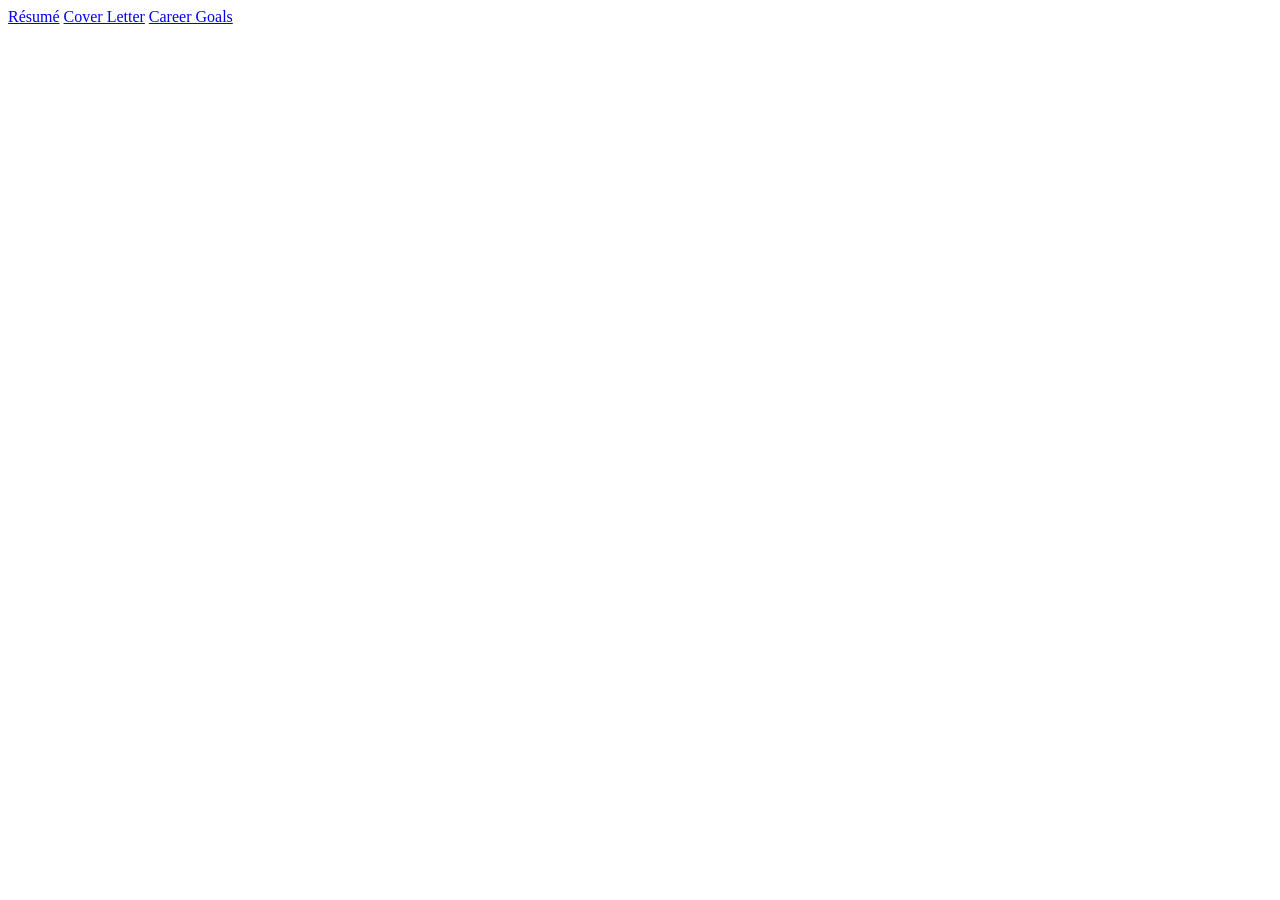
==== career-goals.html @ 13ab0810 "Nav links added" ====
<!DOCTYPE html>
<html lang="en">
<head>
    <meta charset="UTF-8">
    <meta name="viewport" content="width=device-width, initial-scale=1.0">
    <title>My Career Goals</title>
    <link rel="stylesheet" href="css/styles.css">
</head>
<body>
    <header>
    </header>

    <nav>
        <a href="resume.html">Résumé</a>
        <a href="cover-letter.html">Cover Letter</a>
        <a href="career-goals.html">Career Goals</a>
    </nav>

    <main>
    </main>

    <footer>
    </footer>
</body>
</html>
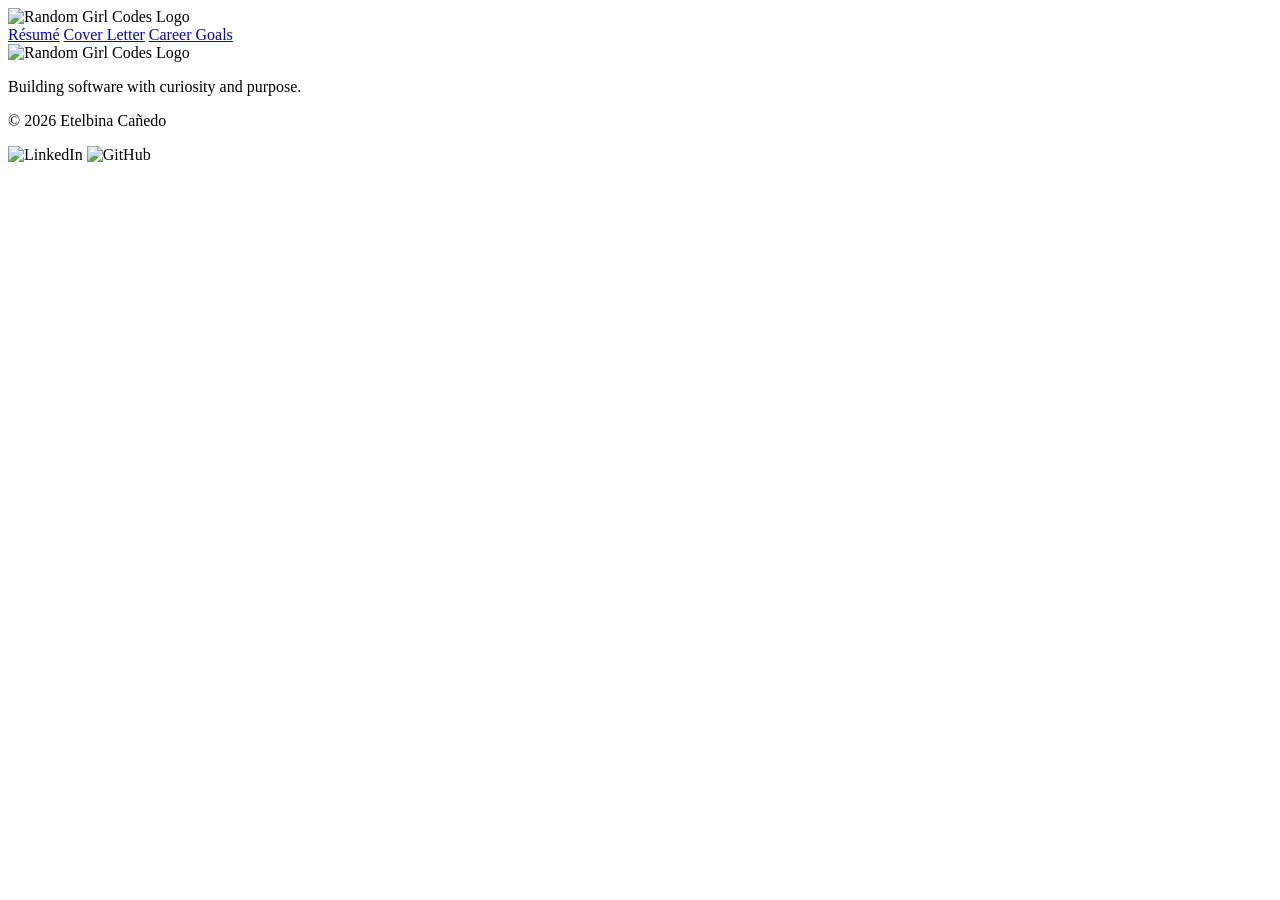
==== commit 21c8016a: "Common enelemts in pages" ====
--- a/career-goals.html
+++ b/career-goals.html
@@ -8,18 +8,24 @@
 </head>
 <body>
     <header>
+        <img src="" alt="Random Girl Codes Logo">
+
+        <nav>
+            <a href="resume.html">Résumé</a>
+            <a href="cover-letter.html">Cover Letter</a>
+            <a href="career-goals.html">Career Goals</a>
+        </nav>
     </header>
-
-    <nav>
-        <a href="resume.html">Résumé</a>
-        <a href="cover-letter.html">Cover Letter</a>
-        <a href="career-goals.html">Career Goals</a>
-    </nav>
 
     <main>
     </main>
 
     <footer>
+        <img src="" alt="Random Girl Codes Logo">
+        <p>Building software with curiosity and purpose.</p>
+        <p>© 2026 Etelbina Cañedo</p>
+        <img src="" alt="LinkedIn">
+        <img src="" alt="GitHub">
     </footer>
 </body>
 </html>
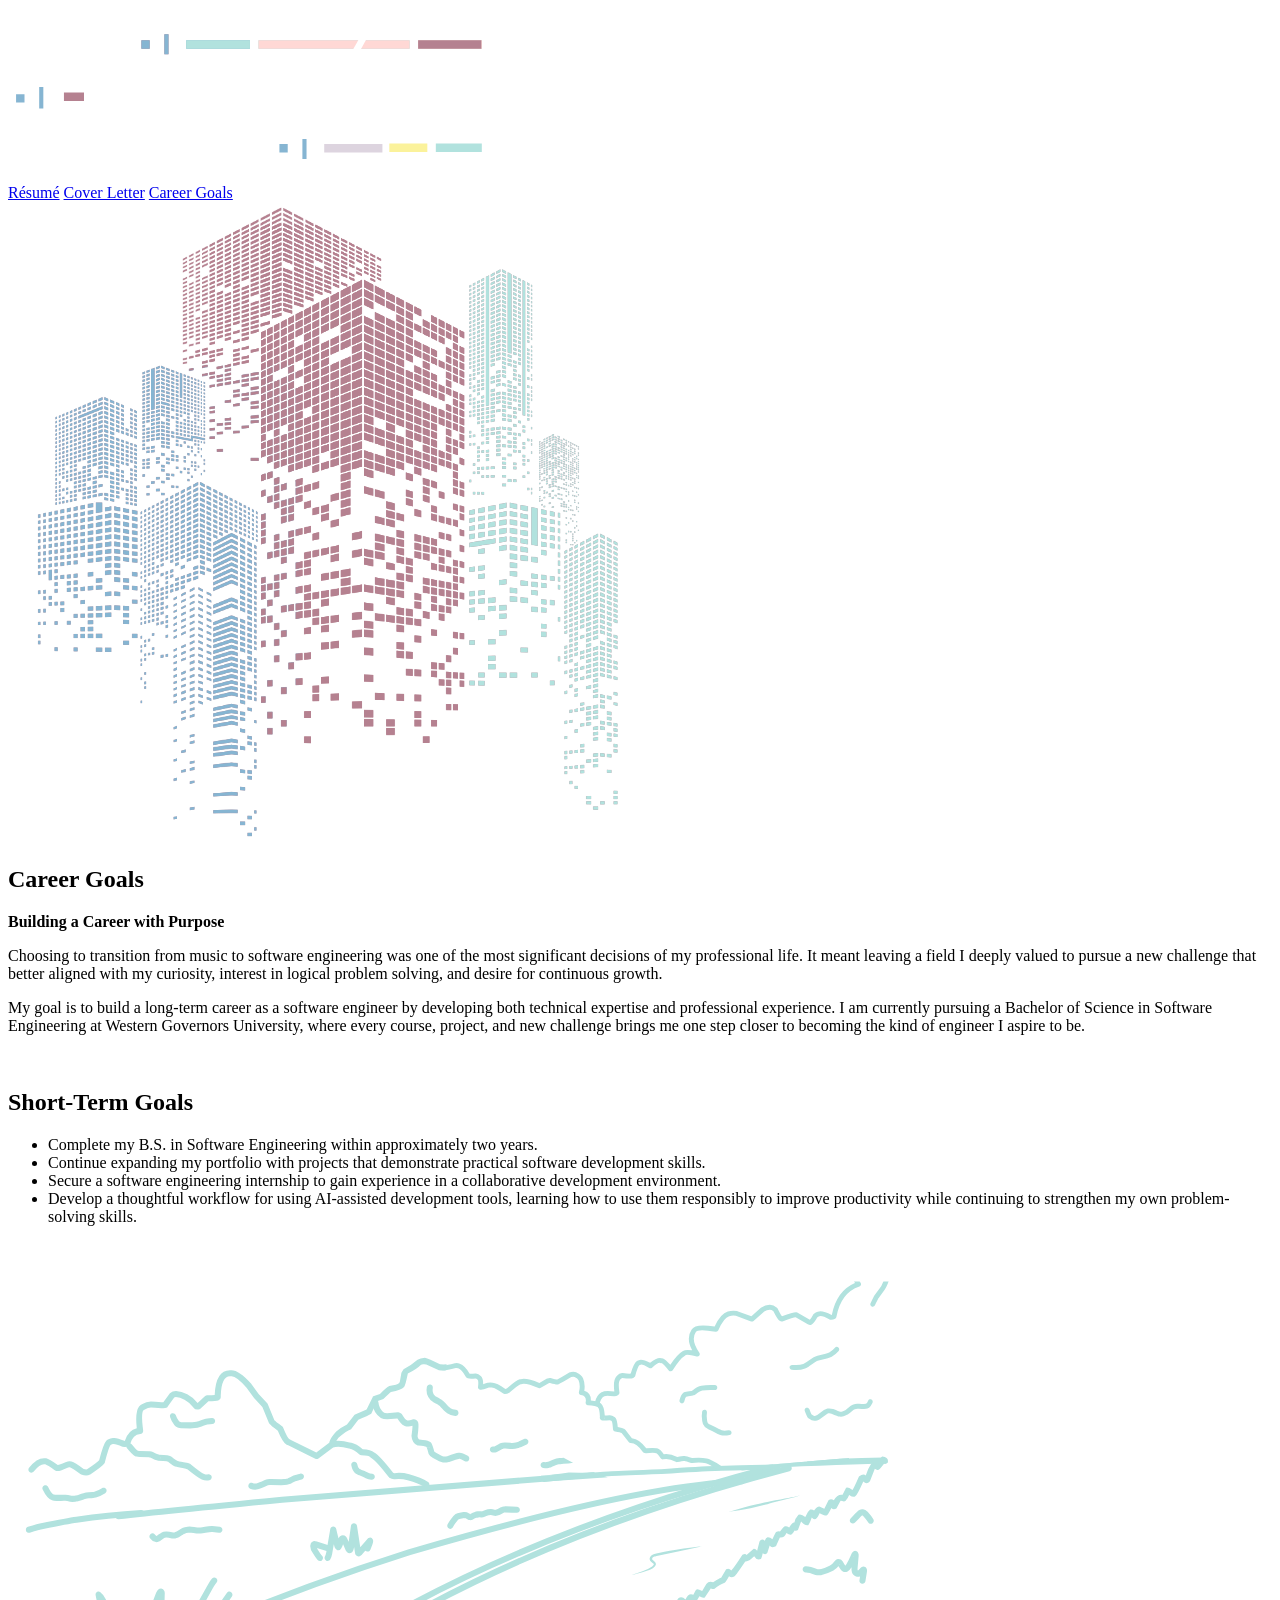
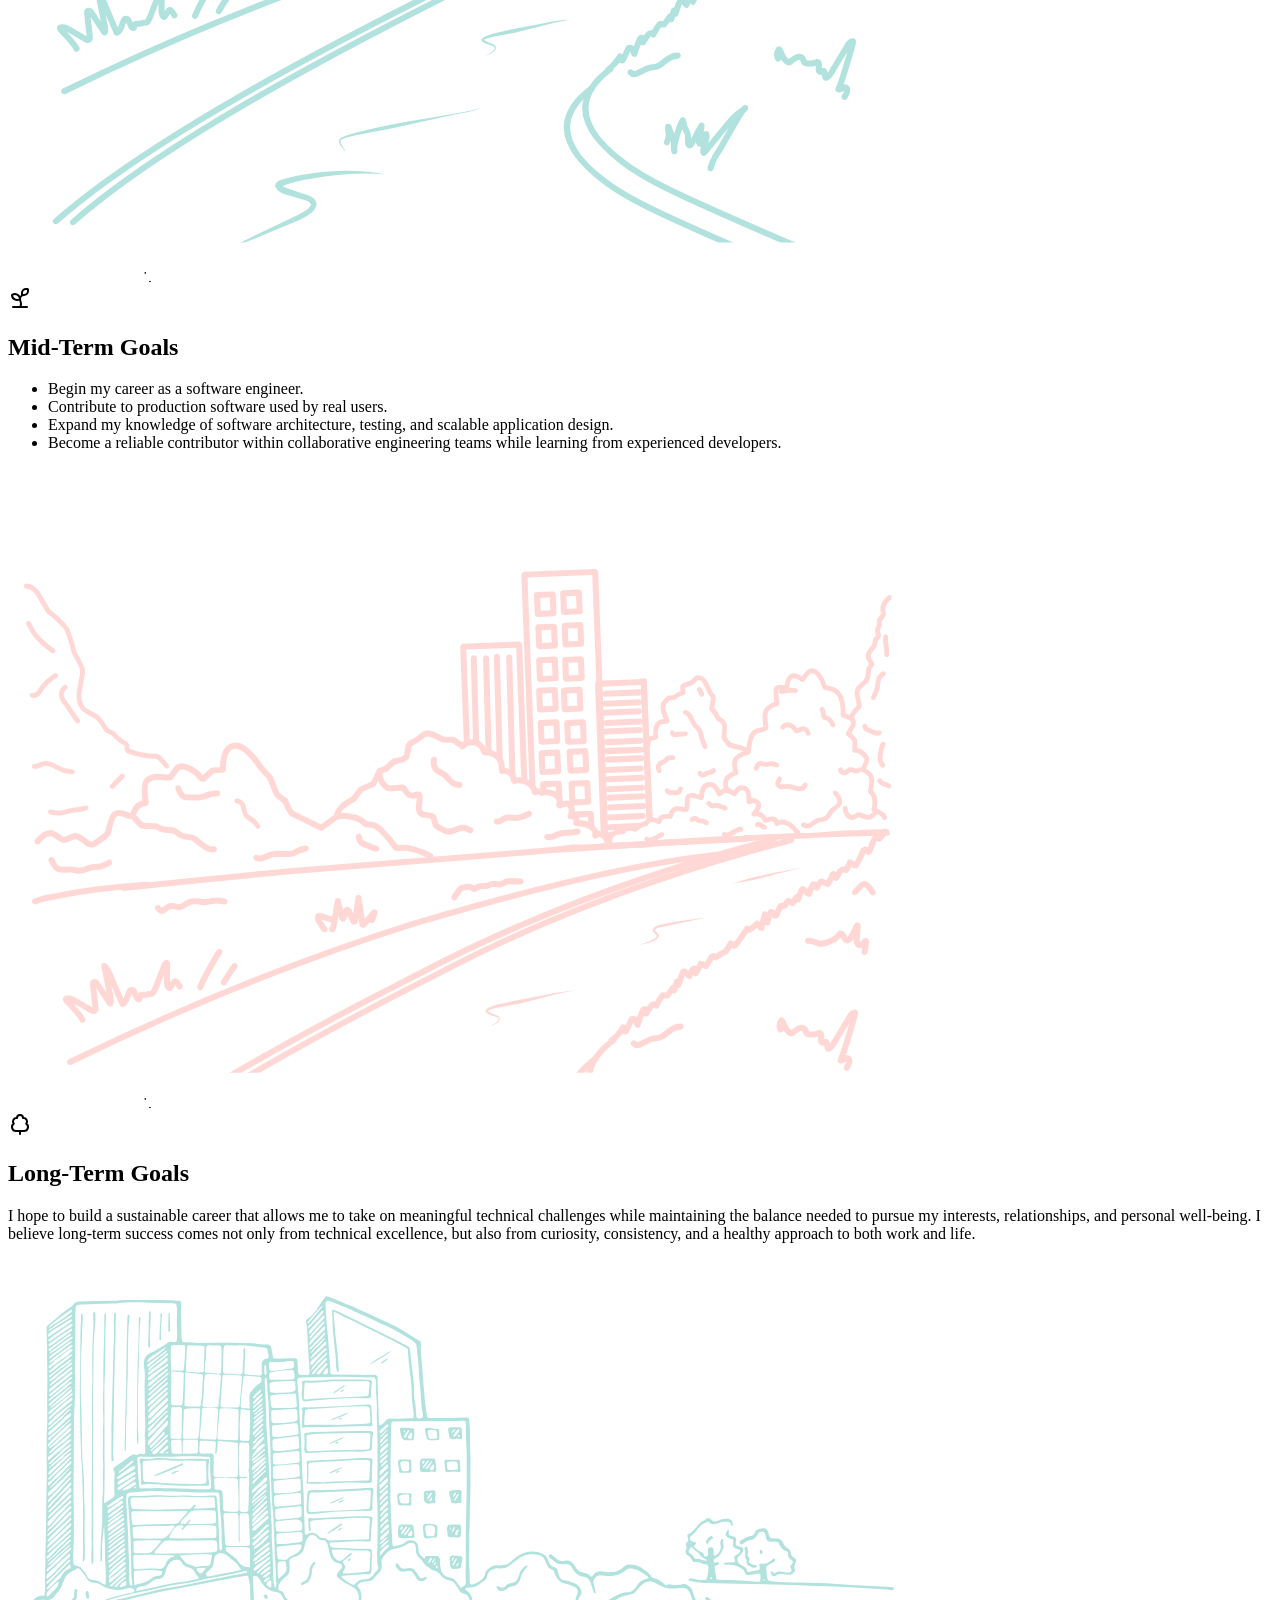
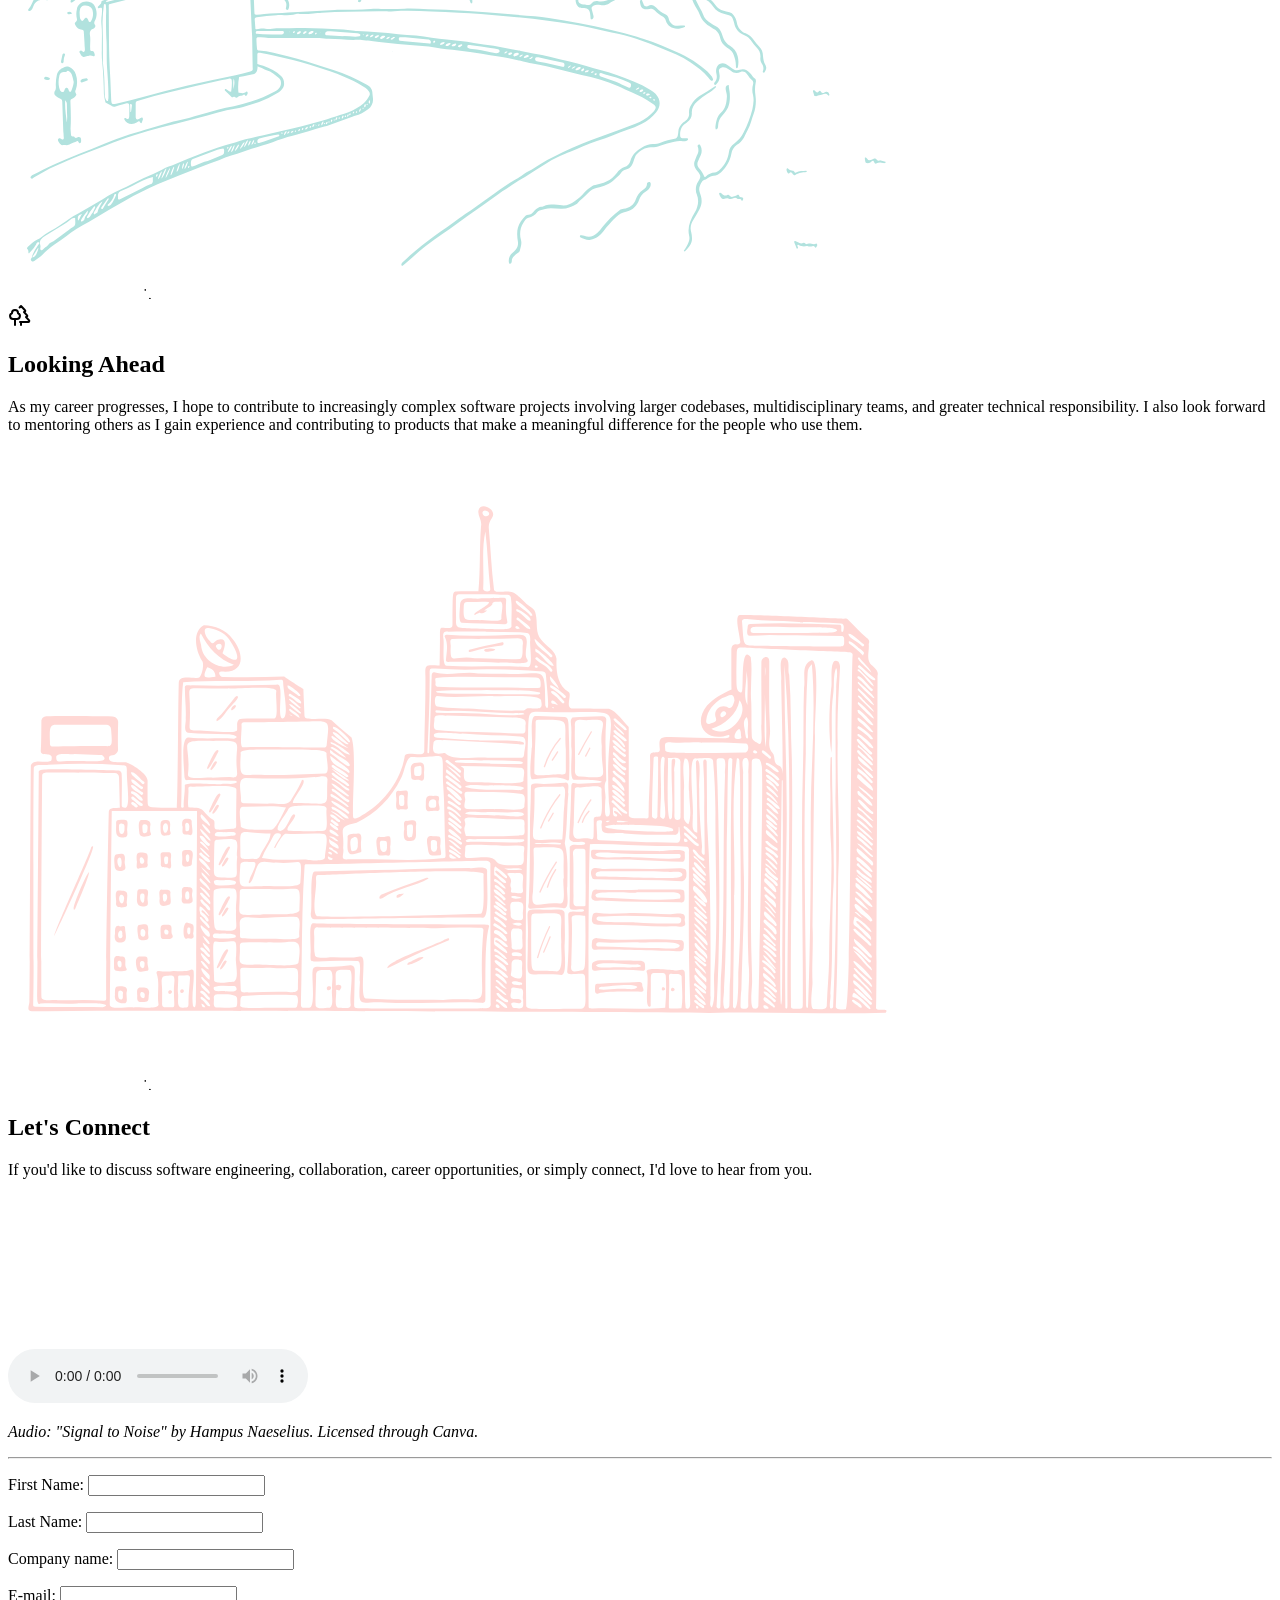
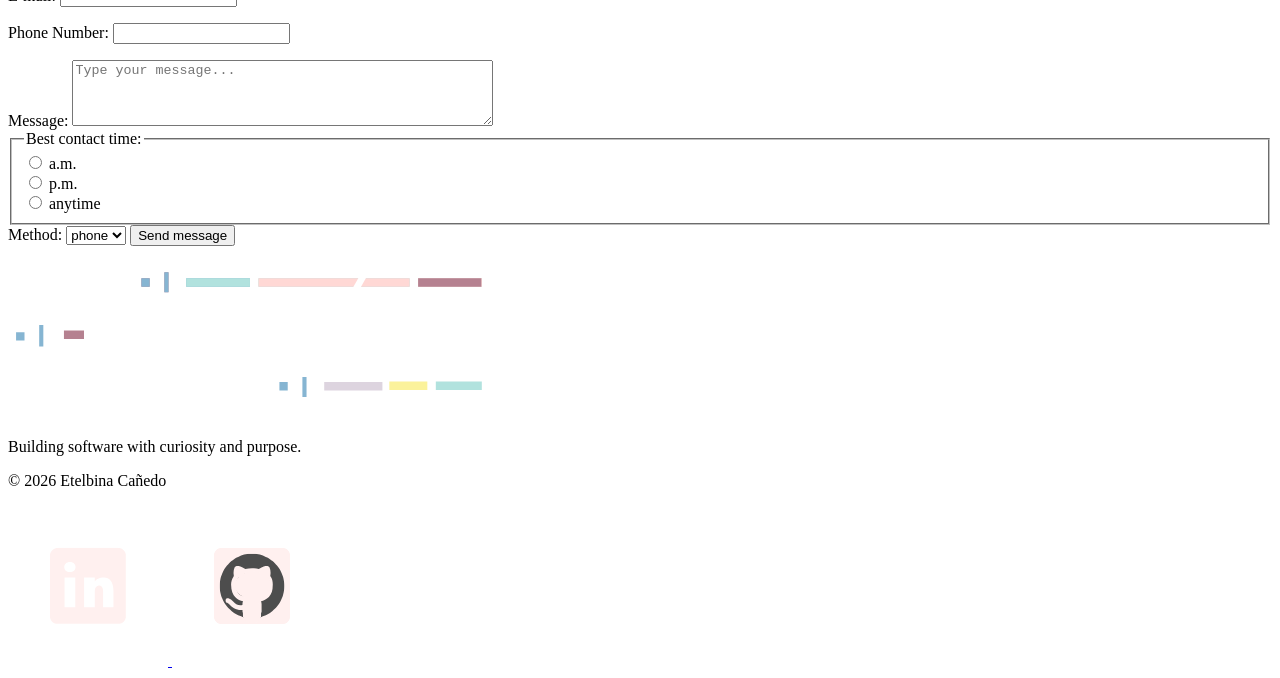
==== commit 57eab02a: "Career Goals completed" ====
--- a/career-goals.html
+++ b/career-goals.html
@@ -8,7 +8,7 @@
 </head>
 <body>
     <header>
-        <img src="" alt="Random Girl Codes Logo">
+        <img src="images/common/rgc-logo.svg" alt="Random Girl Codes Logo">
 
         <nav>
             <a href="resume.html">Résumé</a>
@@ -18,14 +18,186 @@
     </header>
 
     <main>
+            <section id="purpose">
+                <img src="images/goals/1.png" alt="">
+                <h1>Career Goals</h1>
+                <strong>Building a Career with Purpose</strong>
+                <p>
+                    Choosing to transition from music to software engineering was one of the 
+                    most significant decisions of my professional life. It meant leaving a field 
+                    I deeply valued to pursue a new challenge that better aligned with my curiosity, 
+                    interest in logical problem solving, and desire for continuous growth.
+                </p>
+                <p>
+                    My goal is to build a long-term career as a software engineer by developing both 
+                    technical expertise and professional experience. I am currently pursuing a 
+                    Bachelor of Science in Software Engineering at Western Governors University, 
+                    where every course, project, and new challenge brings me one step closer 
+                    to becoming the kind of engineer I aspire to be.
+                </p>
+            </section>
+
+            <section id="short-term"> 
+                <img src="images/goals/leaf.svg" alt="">
+                <h2>Short-Term Goals</h2>
+                <ul>
+                    <li>
+                        Complete my B.S. in Software Engineering 
+                        within approximately two years.
+                    </li>
+                    <li>
+                        Continue expanding my portfolio with projects 
+                        that demonstrate practical software development skills.
+                    </li>
+                    <li>
+                        Secure a software engineering internship to gain experience 
+                        in a collaborative development environment.
+                    </li>
+                    <li>
+                        Develop a thoughtful workflow for using AI-assisted development tools, 
+                        learning how to use them responsibly to improve productivity 
+                        while continuing to strengthen my own problem-solving skills.
+                    </li>
+                </ul>
+                <img src="images/goals/2.png" alt="">
+            </section>
+
+            <section id="mid-term">
+                <img src="images/goals/sprout.svg" alt="">
+                <h2>Mid-Term Goals</h2>
+                <ul>
+                    <li>Begin my career as a software engineer.</li>
+                    <li>Contribute to production software used by real users.</li>
+                    <li>Expand my knowledge of software architecture, testing, 
+                        and scalable application design.
+                    </li>
+                    <li>Become a reliable contributor within collaborative engineering teams 
+                        while learning from experienced developers.
+                    </li>
+                </ul>
+                <img src="images/goals/3.png" alt="">
+            </section>
+
+            <section id="long-term">
+                <img src="images/goals/tree.svg" alt="">
+                <h2>Long-Term Goals</h2>
+                <p>
+                    I hope to build a sustainable career that allows me to take on 
+                    meaningful technical challenges while maintaining the balance 
+                    needed to pursue my interests, relationships, and personal 
+                    well-being. I believe long-term success comes not only from 
+                    technical excellence, but also from curiosity, consistency, and a 
+                    healthy approach to both work and life.
+                </p>
+
+                <img src="images/goals/4.png" alt="">
+            </section>
+            
+            <section id="ahead"> 
+                <img src="images/goals/trees.svg" alt="">
+                <h2>Looking Ahead</h2>
+                <p>
+                    As my career progresses, I hope to contribute to increasingly 
+                    complex software projects involving larger codebases, 
+                    multidisciplinary teams, and greater technical responsibility. 
+                    I also look forward to mentoring others as I gain experience 
+                    and contributing to products that make a meaningful difference 
+                    for the people who use them.
+                </p>
+                <img src="images/goals/5.png" alt="">
+            </section>
+
+            <section id="connect">
+                <h2>Let's Connect</h2>
+                <p>
+                    If you'd like to discuss software engineering, collaboration, 
+                    career opportunities, or simply connect, I'd love to hear from you.
+                </p>
+                <div id="video">
+                    <video autoplay loop muted playsinline aria-hidden="true">
+                        <source src="images/goals/Video.mp4" type="video/mp4">
+                        Your browser does not support the video element.
+                    </video>
+                </div>
+                <div id="audio">
+                    <audio controls loop aria-describedby="audio_credit">
+                        <source src="images/goals/Signal-to-Noise.mp3" type="audio/mpeg">
+                    </audio>
+                    <p id="audio_credit">
+                        <em>Audio: "Signal to Noise" by Hampus Naeselius. Licensed through Canva.</em>
+                    </p>
+                </div>
+
+                <hr> 
+
+                <form action="https://wp.zybooks.com/form-viewer.php"  method="post">
+                    <p>
+                        <label for="first">First Name:</label>
+                        <input type="text" id="first" name="first">
+                    </p>
+
+                    <p>
+                        <label for="last">Last Name:</label>
+                        <input type="text" id="last" name="last">
+                    </p>
+
+                    <p>
+                        <label for="company">Company name:</label>
+                        <input type="text" id="company" name="company">
+                    </p>
+
+                    <p>
+                        <label for="email">E-mail:</label>
+                        <input type="email" id="email" name="email">
+                    </p>
+
+                    <p>
+                        <label for="phone">Phone Number:</label>
+                        <input type="tel" id="phone" name="phone">
+                    </p>
+
+                    <label for="message">Message:</label>
+                    <textarea id="message" name="message" rows="4" cols="50" placeholder="Type your message..."></textarea>
+                    
+                    <fieldset>
+                        <legend>Best contact time:</legend>
+                                            <div>
+                        <input type="radio" name="contact-time" value="am" id="am">
+                        <label for="am">a.m.</label>
+                        </div>
+                        <div>
+                            <input type="radio" name="contact-time" value="pm" id="pm">
+                            <label for="pm">p.m.</label>
+                        </div>
+                        <div>
+                            <input type="radio" name="contact-time" value="anytime" id="anytime">
+                            <label for="anytime">anytime</label>
+                        </div>
+                    </fieldset>
+
+                    <label for="method">Method:</label>
+                    <select id="method" name="method">
+                        <option value="phone">phone</option>
+                        <option value="email">email</option>
+                        <option value="text">text</option>
+                    </select>
+
+                    <input type="submit" value="Send message">
+                </form>
+            </section>
     </main>
 
     <footer>
-        <img src="" alt="Random Girl Codes Logo">
+        <img src="images/common/rgc-logo.svg" alt="Random Girl Codes Logo">
         <p>Building software with curiosity and purpose.</p>
         <p>© 2026 Etelbina Cañedo</p>
-        <img src="" alt="LinkedIn">
-        <img src="" alt="GitHub">
+
+        <a href="https://www.linkedin.com/in/etelbina-canedo/">
+            <img src="images/common/linkedin.svg" alt="LinkedIn">
+        </a>
+        <a href="https://github.com/Etelbina">
+            <img src="images/common/github.svg" alt="GitHub">
+        </a>
     </footer>
 </body>
 </html>
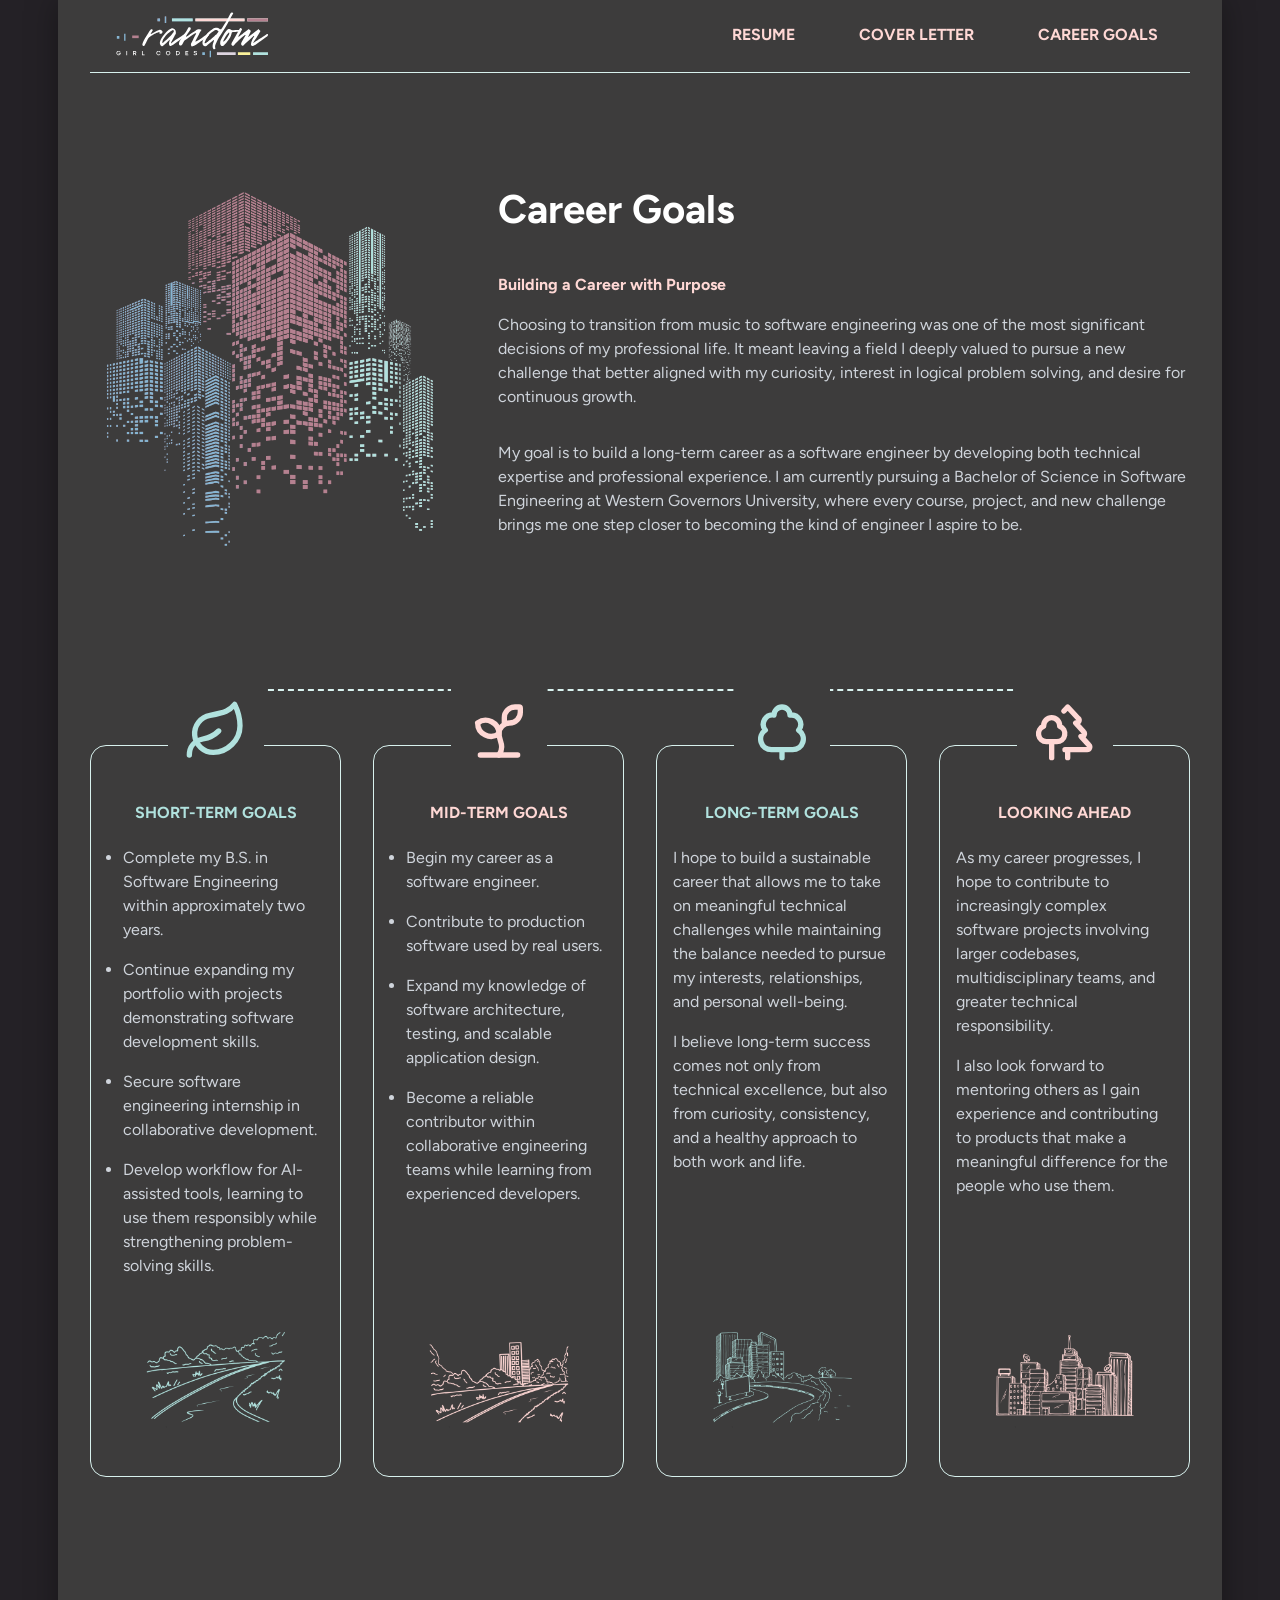
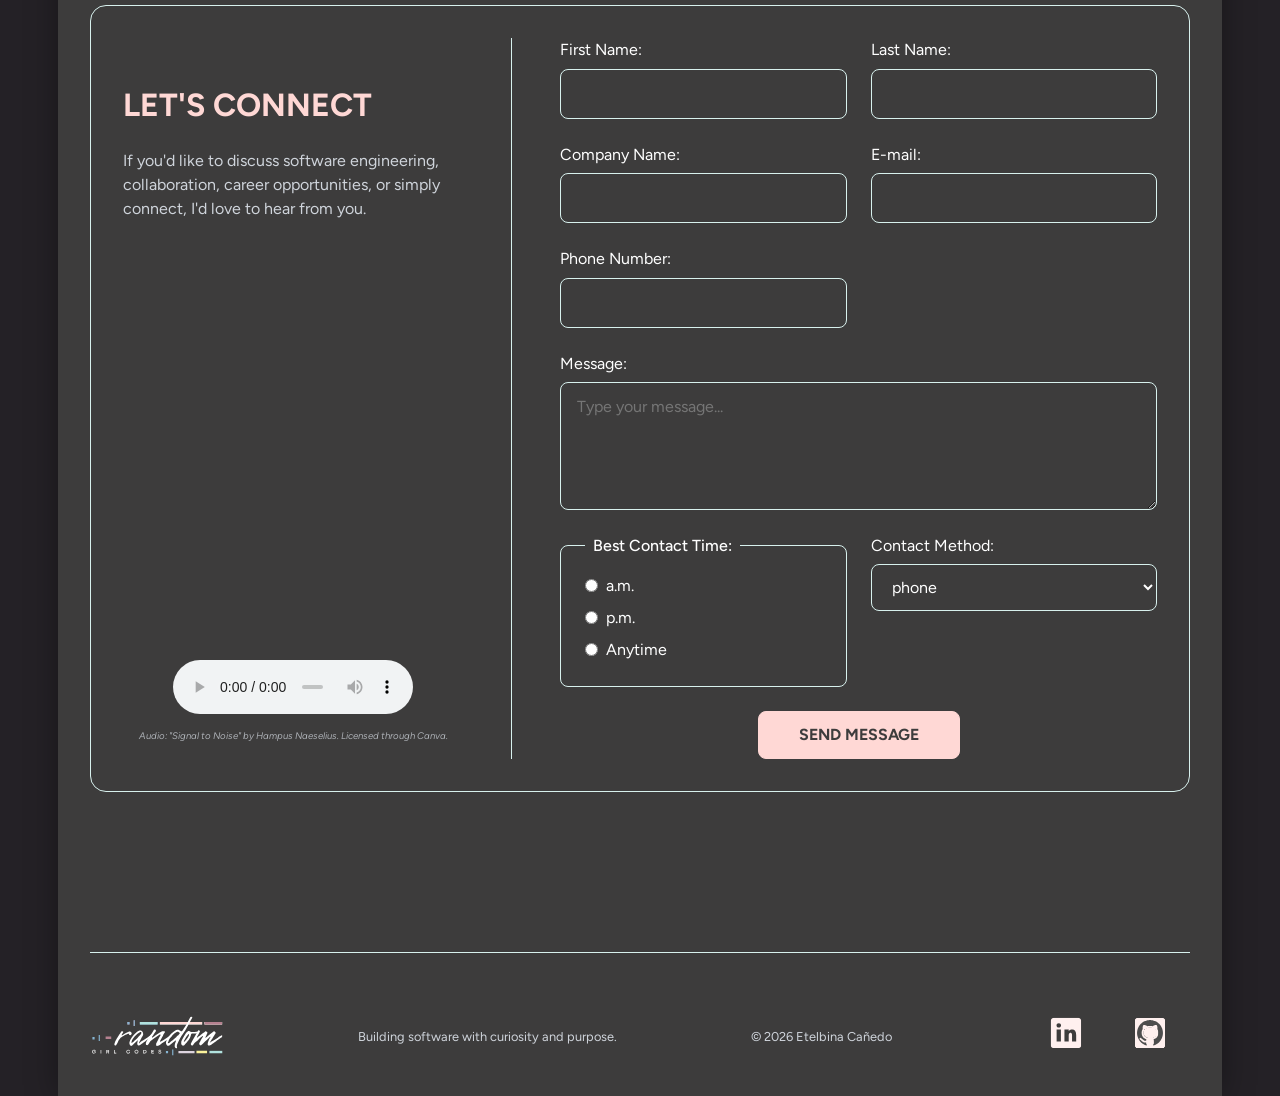
==== commit e1168913: "Carrer goals style finished" ====
--- a/career-goals.html
+++ b/career-goals.html
@@ -3,201 +3,245 @@
 <head>
     <meta charset="UTF-8">
     <meta name="viewport" content="width=device-width, initial-scale=1.0">
-    <title>My Career Goals</title>
-    <link rel="stylesheet" href="css/styles.css">
+    <title>My Resume</title>
+    <link rel="preconnect" href="https://fonts.googleapis.com">
+    <link rel="preconnect" href="https://fonts.gstatic.com" crossorigin>
+    <link href="https://fonts.googleapis.com/css2?family=Bad+Script&family=Figtree:ital,wght@0,300..900;1,300..900&display=swap" rel="stylesheet">
+    <link rel="stylesheet" href="css/styles.css">   
 </head>
 <body>
-    <header>
-        <img src="images/common/rgc-logo.svg" alt="Random Girl Codes Logo">
-
-        <nav>
-            <a href="resume.html">Résumé</a>
-            <a href="cover-letter.html">Cover Letter</a>
-            <a href="career-goals.html">Career Goals</a>
-        </nav>
-    </header>
-
-    <main>
-            <section id="purpose">
-                <img src="images/goals/1.png" alt="">
-                <h1>Career Goals</h1>
-                <strong>Building a Career with Purpose</strong>
-                <p>
-                    Choosing to transition from music to software engineering was one of the 
-                    most significant decisions of my professional life. It meant leaving a field 
-                    I deeply valued to pursue a new challenge that better aligned with my curiosity, 
-                    interest in logical problem solving, and desire for continuous growth.
-                </p>
-                <p>
-                    My goal is to build a long-term career as a software engineer by developing both 
-                    technical expertise and professional experience. I am currently pursuing a 
-                    Bachelor of Science in Software Engineering at Western Governors University, 
-                    where every course, project, and new challenge brings me one step closer 
-                    to becoming the kind of engineer I aspire to be.
-                </p>
-            </section>
-
-            <section id="short-term"> 
-                <img src="images/goals/leaf.svg" alt="">
-                <h2>Short-Term Goals</h2>
-                <ul>
-                    <li>
-                        Complete my B.S. in Software Engineering 
-                        within approximately two years.
-                    </li>
-                    <li>
-                        Continue expanding my portfolio with projects 
-                        that demonstrate practical software development skills.
-                    </li>
-                    <li>
-                        Secure a software engineering internship to gain experience 
-                        in a collaborative development environment.
-                    </li>
-                    <li>
-                        Develop a thoughtful workflow for using AI-assisted development tools, 
-                        learning how to use them responsibly to improve productivity 
-                        while continuing to strengthen my own problem-solving skills.
-                    </li>
-                </ul>
-                <img src="images/goals/2.png" alt="">
-            </section>
-
-            <section id="mid-term">
-                <img src="images/goals/sprout.svg" alt="">
-                <h2>Mid-Term Goals</h2>
-                <ul>
-                    <li>Begin my career as a software engineer.</li>
-                    <li>Contribute to production software used by real users.</li>
-                    <li>Expand my knowledge of software architecture, testing, 
-                        and scalable application design.
-                    </li>
-                    <li>Become a reliable contributor within collaborative engineering teams 
-                        while learning from experienced developers.
-                    </li>
-                </ul>
-                <img src="images/goals/3.png" alt="">
-            </section>
-
-            <section id="long-term">
-                <img src="images/goals/tree.svg" alt="">
-                <h2>Long-Term Goals</h2>
-                <p>
-                    I hope to build a sustainable career that allows me to take on 
-                    meaningful technical challenges while maintaining the balance 
-                    needed to pursue my interests, relationships, and personal 
-                    well-being. I believe long-term success comes not only from 
-                    technical excellence, but also from curiosity, consistency, and a 
-                    healthy approach to both work and life.
-                </p>
-
-                <img src="images/goals/4.png" alt="">
-            </section>
-            
-            <section id="ahead"> 
-                <img src="images/goals/trees.svg" alt="">
-                <h2>Looking Ahead</h2>
-                <p>
-                    As my career progresses, I hope to contribute to increasingly 
-                    complex software projects involving larger codebases, 
-                    multidisciplinary teams, and greater technical responsibility. 
-                    I also look forward to mentoring others as I gain experience 
-                    and contributing to products that make a meaningful difference 
-                    for the people who use them.
-                </p>
-                <img src="images/goals/5.png" alt="">
-            </section>
-
-            <section id="connect">
-                <h2>Let's Connect</h2>
-                <p>
-                    If you'd like to discuss software engineering, collaboration, 
-                    career opportunities, or simply connect, I'd love to hear from you.
-                </p>
-                <div id="video">
-                    <video autoplay loop muted playsinline aria-hidden="true">
-                        <source src="images/goals/Video.mp4" type="video/mp4">
-                        Your browser does not support the video element.
-                    </video>
+    <div class="page">
+        <header class="container">
+                <a href="resume.html">
+                    <img src="images/common/rgc-logo.svg" alt="Random Girl Codes Logo">
+                </a>
+
+                <nav>
+                    <a href="resume.html">RESUME</a>
+                    <a href="cover-letter.html">COVER LETTER</a>
+                    <a href="career-goals.html">CAREER GOALS</a>
+                </nav>
+        </header>
+
+        <main class="container">
+            <article>
+                <section id="purpose" class="profile-layout">
+                    <img class="portrait" src="images/goals/1.png" alt="">
+                    
+                    <div class="purpose-info intro-content">
+                        <h1>Career Goals</h1>
+                        <strong>
+                            <span>Building a Career with Purpose</span>
+                        </strong>
+
+                        <p>
+                            Choosing to transition from music to software engineering was one of the 
+                            most significant decisions of my professional life. It meant leaving a field 
+                            I deeply valued to pursue a new challenge that better aligned with my curiosity, 
+                            interest in logical problem solving, and desire for continuous growth.
+                        </p>
+                        <p>
+                            My goal is to build a long-term career as a software engineer by developing both 
+                            technical expertise and professional experience. I am currently pursuing a 
+                            Bachelor of Science in Software Engineering at Western Governors University, 
+                            where every course, project, and new challenge brings me one step closer 
+                            to becoming the kind of engineer I aspire to be.
+                        </p>
+                    </div>
+                </section>
+
+                <section id="goals">
+                    <div class="timeline"></div>
+
+                    <div class="goal-grid">
+                        <article id="short-term" class="goal-card"> 
+                            <img src="images/goals/leaf.svg" alt="">
+                            <h2 class="green">Short-Term Goals</h2>
+                            <ul>
+                                <li>
+                                    Complete my B.S. in Software Engineering 
+                                    within approximately two years.
+                                </li>
+                                <li>
+                                    Continue expanding my portfolio with projects 
+                                    demonstrating software development skills.
+                                </li>
+                                <li>
+                                    Secure software engineering internship 
+                                    in collaborative development.
+                                </li>
+                                <li>
+                                    Develop workflow for AI-assisted tools, learning to use them 
+                                    responsibly while strengthening problem-solving skills.
+                                </li>
+                            </ul>
+                            <img src="images/goals/2.png" alt="">
+                        </article>
+
+                        <article id="mid-term" class="goal-card">
+                            <img src="images/goals/sprout.svg" alt="">
+                            <h2>Mid-Term Goals</h2>
+                            <ul>
+                                <li>Begin my career as a software engineer.</li>
+                                <li>Contribute to production software used by real users.</li>
+                                <li>Expand my knowledge of software architecture, testing, 
+                                    and scalable application design.
+                                </li>
+                                <li>Become a reliable contributor within collaborative engineering teams 
+                                    while learning from experienced developers.
+                                </li>
+                            </ul>
+                            <img src="images/goals/3.png" alt="">
+                        </article>
+
+                        <article id="long-term" class="goal-card">
+                            <img src="images/goals/tree.svg" alt="">
+                            <h2 class="green">Long-Term Goals</h2>
+                            <p>
+                                I hope to build a sustainable career that allows me to take on 
+                                meaningful technical challenges while maintaining the balance 
+                                needed to pursue my interests, relationships, and personal 
+                                well-being. 
+                            </p>
+                            <p>
+                                I believe long-term success comes not only from 
+                                technical excellence, but also from curiosity, consistency, and a 
+                                healthy approach to both work and life.
+                            </p>
+
+                            <img src="images/goals/4.png" alt="">
+                        </article>
+                        
+                        <article id="ahead" class="goal-card"> 
+                            <img src="images/goals/trees.svg" alt="">
+                            <h2>Looking Ahead</h2>
+                            <p>
+                                As my career progresses, I hope to contribute to increasingly 
+                                complex software projects involving larger codebases, 
+                                multidisciplinary teams, and greater technical responsibility.
+                            </p>
+                            <p> 
+                                I also look forward to mentoring others as I gain experience 
+                                and contributing to products that make a meaningful difference 
+                                for the people who use them.
+                            </p>
+                            <img src="images/goals/5.png" alt="">
+                        </article>
+                    </div>
+                </section>
+
+                <section id="connect" class="panel">
+                    <div class="multimedia">
+                        <h2>Let's Connect</h2>
+                        <p>
+                            If you'd like to discuss software engineering, collaboration, 
+                            career opportunities, or simply connect, I'd love to hear from you.
+                        </p>
+
+                        <div id="video">
+                            <video autoplay loop muted playsinline aria-hidden="true">
+                                <source src="images/goals/Video.mp4" type="video/mp4">
+                                Your browser does not support the video element.
+                            </video>
+                        </div>
+                        <div id="audio">
+                            <audio controls loop aria-describedby="audio_credit">
+                                <source src="images/goals/Signal-to-Noise.mp3" type="audio/mpeg">
+                            </audio>
+                            <p id="audio_credit">
+                                <em>Audio: "Signal to Noise" by Hampus Naeselius. Licensed through Canva.</em>
+                            </p>
+                        </div>
+                    </div>
+
+                    <hr> 
+
+                    <form action="https://wp.zybooks.com/form-viewer.php"  method="post">
+                        <div class="form-field">
+                            <label for="first">First Name:</label>
+                            <input type="text" id="first" name="first">
+                        </div>
+
+                        <div class="form-field">
+                            <label for="last">Last Name:</label>
+                            <input type="text" id="last" name="last">
+                        </div>
+
+                        <div class="form-field">
+                            <label for="company">Company Name:</label>
+                            <input type="text" id="company" name="company">
+                        </div>
+
+                        <div class="form-field">
+                            <label for="email">E-mail:</label>
+                            <input type="email" id="email" name="email">
+                        </div>
+
+                        <div class="form-field">
+                            <label for="phone">Phone Number:</label>
+                            <input type="tel" id="phone" name="phone">
+                        </div>
+
+                        <!-- <div class="form-field"> -->
+                        <div class="form-field full-width">
+                            <label for="message">Message:</label>
+                            <textarea id="message" 
+                                    name="message" 
+                                    rows="4" 
+                                    
+                                    placeholder="Type your message..."></textarea>
+                        </div>
+
+                        <div class="form-field">
+                            <fieldset>
+                                <legend>Best Contact Time:</legend>
+
+                                <div>
+                                    <input type="radio" id="am" name="contact-time" value="am">
+                                    <label for="am">a.m.</label>
+                                </div>
+
+                                <div>
+                                    <input type="radio" id="pm" name="contact-time" value="pm">
+                                    <label for="pm">p.m.</label>
+                                </div>
+
+                                <div>
+                                    <input type="radio" id="anytime" name="contact-time" value="anytime">
+                                    <label for="anytime">Anytime</label>
+                                </div>
+                            </fieldset>
+                        </div>
+                        
+                        <div class="form-field">
+                            <label for="method">Contact Method:</label>
+                            <select id="method" name="method">
+                                <option value="phone">phone</option>
+                                <option value="email">email</option>
+                                <option value="text">text</option>
+                            </select>
+                        </div>
+
+                        <input type="submit" value="Send message">
+                    </form>
+                </section>
+            </article>
+        </main>
+
+        <footer class="container">
+                <img src="images/common/rgc-logo.svg" alt="Random Girl Codes Logo">
+                <p>Building software with curiosity and purpose.</p>
+                <p>© 2026 Etelbina Cañedo</p>
+
+                <div class="social-links">
+                    <a href="https://www.linkedin.com/in/etelbina-canedo/">
+                        <img src="images/common/linkedin.svg" alt="LinkedIn">
+                    </a>
+                    <a href="https://github.com/Etelbina">
+                        <img src="images/common/github.svg" alt="GitHub">
+                    </a>
                 </div>
-                <div id="audio">
-                    <audio controls loop aria-describedby="audio_credit">
-                        <source src="images/goals/Signal-to-Noise.mp3" type="audio/mpeg">
-                    </audio>
-                    <p id="audio_credit">
-                        <em>Audio: "Signal to Noise" by Hampus Naeselius. Licensed through Canva.</em>
-                    </p>
-                </div>
-
-                <hr> 
-
-                <form action="https://wp.zybooks.com/form-viewer.php"  method="post">
-                    <p>
-                        <label for="first">First Name:</label>
-                        <input type="text" id="first" name="first">
-                    </p>
-
-                    <p>
-                        <label for="last">Last Name:</label>
-                        <input type="text" id="last" name="last">
-                    </p>
-
-                    <p>
-                        <label for="company">Company name:</label>
-                        <input type="text" id="company" name="company">
-                    </p>
-
-                    <p>
-                        <label for="email">E-mail:</label>
-                        <input type="email" id="email" name="email">
-                    </p>
-
-                    <p>
-                        <label for="phone">Phone Number:</label>
-                        <input type="tel" id="phone" name="phone">
-                    </p>
-
-                    <label for="message">Message:</label>
-                    <textarea id="message" name="message" rows="4" cols="50" placeholder="Type your message..."></textarea>
-                    
-                    <fieldset>
-                        <legend>Best contact time:</legend>
-                                            <div>
-                        <input type="radio" name="contact-time" value="am" id="am">
-                        <label for="am">a.m.</label>
-                        </div>
-                        <div>
-                            <input type="radio" name="contact-time" value="pm" id="pm">
-                            <label for="pm">p.m.</label>
-                        </div>
-                        <div>
-                            <input type="radio" name="contact-time" value="anytime" id="anytime">
-                            <label for="anytime">anytime</label>
-                        </div>
-                    </fieldset>
-
-                    <label for="method">Method:</label>
-                    <select id="method" name="method">
-                        <option value="phone">phone</option>
-                        <option value="email">email</option>
-                        <option value="text">text</option>
-                    </select>
-
-                    <input type="submit" value="Send message">
-                </form>
-            </section>
-    </main>
-
-    <footer>
-        <img src="images/common/rgc-logo.svg" alt="Random Girl Codes Logo">
-        <p>Building software with curiosity and purpose.</p>
-        <p>© 2026 Etelbina Cañedo</p>
-
-        <a href="https://www.linkedin.com/in/etelbina-canedo/">
-            <img src="images/common/linkedin.svg" alt="LinkedIn">
-        </a>
-        <a href="https://github.com/Etelbina">
-            <img src="images/common/github.svg" alt="GitHub">
-        </a>
-    </footer>
+        </footer>
+    </div>
 </body>
 </html>
--- a/css/styles.css
+++ b/css/styles.css
@@ -0,0 +1,958 @@
+/* BASE STYLE ========================================= */
+
+/* 1. Variables _________________________________________ */
+
+:root {
+    --container-width: 1100px;
+
+    --radius-small: 0.25rem;
+    --radius-medium: 0.5rem;
+    --radius-large: 1rem;
+
+    --space-xs: 0.5rem;
+    --space-sm: 1rem;
+    --space-md: 1.5rem;
+    --space-lg: 2rem;
+    --space-xl: 3rem;
+
+    --color-background: #3d3c3c;
+    --color-background-light: #fff0ef;
+    --color-accent-background: #4d4d4d;
+
+    --color-softpink: #fff0ef;
+    --color-softgreen: #d8f1ee;
+
+    --color-accent-pink: #ffd8d5;
+    --color-accent-green: #b1e2de;
+
+    --color-text-primary: #ffffff;
+    --color-text-secondary: #cfd4db;
+
+    --font-primary: "Figtree", sans-serif;
+    --font-regular: 400;
+    --font-medium: 500;
+    --font-bold: 700;
+
+    --font-signature: "Bad Script", cursive;
+}
+
+/* 2. Reset _________________________________________ */
+
+* {
+    margin: 0;
+    padding: 0;
+    box-sizing: border-box;
+}
+
+/* 3. Global _________________________________________ */
+
+body {
+    background: #242126;
+
+    color: var(--color-text-primary);
+    font-family: var(--font-primary);
+    font-weight: var(--font-regular);
+    line-height: 1.5;
+
+    /* display: flex;
+    flex-direction: column; */
+    min-height: 100vh;
+}
+
+.page {
+    /* max-width: 1200px; */
+    max-width: calc(var(--container-width) + 4rem);
+    min-height: 100vh;
+    margin: 0 auto;
+
+    background: var(--color-background);
+
+    display: flex;
+    flex-direction: column;
+
+    padding: 0 var(--space-lg);
+
+    box-shadow:
+        0 0 30px rgba(0,0,0,.35);
+}
+
+img {
+    max-width: 100%;
+    display: block;
+}
+
+a {
+    color: var(--color-accent-pink);
+    text-decoration: none;
+}
+
+/*
+ul, ol {
+
+}
+
+table {
+
+}
+*/
+
+hr {
+    border: none;
+    border-top: 1px solid var(--color-softgreen);
+    margin: var(--space-lg) 0;
+}
+
+/* 4. Typography _________________________________________ */
+
+.signature {
+    font-family: var(--font-signature);
+}
+
+h1, h2, h3 {
+    line-height: 1.2;
+    font-weight: var(--font-bold);
+}
+
+h1 {
+font-size: 2.5rem;
+margin-bottom: var(--space-md);
+}
+
+h2 {
+font-size: 2rem;
+margin-bottom: var(--space-sm);
+}
+
+h3 {
+font-size: 1.5rem;
+margin-bottom: var(--space-xs);
+}
+
+p {
+font-size: 1rem;
+margin-bottom: var(--space-sm);
+color: var(--color-text-secondary);
+}
+
+
+/* 5. Layout _________________________________________ */
+
+.container {
+     width: 100%;
+    /*max-width: var(--container-width);
+    margin: 0 auto;
+    padding: 0 var(--space-lg); */
+    max-width: var(--container-width);
+    margin: 0 auto;
+    /* padding: 0 var(--space-lg); */
+}
+
+header {
+    padding: var(--space-xs) var(--space-md);
+}
+
+main {
+    flex: 1;
+    padding: var(--space-lg) 0;
+}
+
+footer {
+    /* padding: 3rem var(--space-md) var(--space-xs); */
+     padding: var(--space-xl) 0 var(--space-md);
+    text-align: center;
+
+    display: flex;
+    justify-content: space-between;
+    align-items: center;
+    gap: var(--space-sm);
+    border-top: 1px solid var(--color-softgreen);
+}
+
+/* ========================================= */
+/*  COMMONS ========================================= */
+
+/* 6. Header _________________________________________ */
+
+header {
+    display: flex;
+    justify-content: space-between;
+    align-items: center;
+    
+    border-bottom: .5px solid var(--color-softgreen);
+}
+
+header img {
+    height: 3.5rem;
+}
+
+/* 7. Navigation _________________________________________ */
+
+nav {
+    display: flex;
+    gap: var(--space-xl);
+}
+
+nav a {
+    font-weight: var(--font-bold);
+    padding: var(--space-xs);
+    border-bottom: 3px solid transparent;
+}
+
+nav a:hover {
+    background-color: var(--color-accent-background);
+    border-radius: 0.25rem 0.25rem 0 0;
+    border-bottom: 3px solid var(--color-accent-pink);
+}
+
+/* 8. Shared components _________________________________________ */
+
+h2 {
+    display: flex;
+    align-items: center;
+    gap: var(--space-sm);
+    color: var(--color-accent-pink);
+    text-transform: uppercase;
+    padding: var(--space-xl) 0 var(--space-xs);
+}
+
+h2 img {
+    width: 2.5rem;
+}
+
+.panel {
+    padding: var(--space-lg);
+    border: .5px solid var(--color-softgreen);
+    border-radius: var(--radius-large);
+}
+
+.profile-layout {
+    display: flex;
+    align-items: center;
+    gap: var(--space-xl);
+}
+
+.columns-4 {
+    display: grid;
+    grid-template-columns: repeat(4, 1fr);
+}
+
+.columns-4 > article:not(:last-child) {
+    border-right: .5px solid var(--color-softgreen);
+}
+
+.intro-content {
+    display: flex;
+    flex-direction: column;
+    gap: var(--space-sm);
+}
+
+.purpose-info span,
+.presentation-info span {
+    color: var(--color-accent-pink)
+}
+
+
+/* cards */
+
+/* buttons */
+
+/* icons */
+
+/* section titles */
+
+/* 12. Footer _________________________________________ */
+
+footer > img {
+    height: 3rem;
+}
+
+footer p {
+    margin: 0;
+    font-size: 0.8rem;
+}
+
+footer a {
+    display: inline-block;
+    margin: 0 var(--space-xs);
+}
+
+footer a img {
+    height: 4rem;
+    transition: transform 0.1s ease;
+}
+
+footer a:hover img {
+    transform: scale(1.3);
+}
+
+/* ========================================= */
+/* PAGES ========================================= */
+
+/* 9. Resume _________________________________________ */
+
+.portrait { 
+    width: 360px;
+    flex-shrink: 0;
+}
+
+.intro-content {
+    display: flex;
+    flex-direction: column;
+    gap: var(--space-sm);
+}
+
+.profile-info h1 {
+    font-size: 4rem;
+}
+
+.profile-info p {
+    color: var(--color-accent-pink);
+    font-size: 1.5rem;
+    font-weight: var(--font-medium);
+}
+
+.profile-info span {
+    font-weight: var(--font-bold);
+}
+
+/* address */
+
+address {
+    display: flex;
+    flex-wrap: wrap;
+    gap: var(--space-sm) var(--space-lg);
+    font-style: normal;
+}
+
+address div {
+    display: flex;
+    align-items: center;
+    gap: var(--space-xs);
+}
+
+address img {
+    width: 1.25rem;
+    flex-shrink: 0;
+}
+
+.profile-info address p,
+.profile-info address a {
+    margin: 0;
+    color: var(--color-text-primary);
+    font-weight: var(--font-bold);
+    font-size: 1rem;
+}
+
+address a:hover {
+    text-decoration: underline;
+}
+
+/* table */
+
+table {
+    width: 100%;
+    border-collapse: collapse;
+}
+
+th,
+td {
+    border-right: .5px solid var(--color-softgreen);
+    border-radius: var(--radius-medium);
+}
+
+th:last-child,
+td:last-child {
+    border-right: none;
+}
+
+.table-wrapper {
+    border: 1px solid var(--color-softgreen);
+    border-radius: var(--radius-large);
+    overflow: hidden;
+}
+
+caption {
+    position: absolute;
+    left: -9999px;
+}
+
+#skills p {
+    margin-bottom: var(--space-md);
+    color: var(--color-text-secondary);
+    /* font-style: italic; */
+    text-align: left;
+}
+
+thead {
+    background-color: var(--color-accent-background);
+}
+
+th {
+    padding: var(--space-sm);
+    text-align: left;
+}
+
+.table-heading {
+    display: flex;
+    align-items: center;
+    gap: var(--space-xs);
+}
+
+.table-heading img {
+    width: 2rem;
+    flex-shrink: 0;
+}
+
+.table-heading span {
+    color: var(--color-accent-green);
+    font-size: 1.5rem;
+}
+
+tbody td {
+    padding: var(--space-xs) var(--space-md);
+}
+
+td::before {
+    content: "● ";
+    color: var(--color-accent-green);
+    padding-right: .5rem;
+}
+
+td:empty::before {
+    content: "";
+}
+
+/* Project cards */
+
+.card-row {
+    display: flex;
+    gap: var(--space-lg);
+}
+
+.card {
+    flex: 1;
+    padding: var(--space-md);
+    border: .5px solid var(--color-softgreen);
+    border-radius: var(--radius-large);
+    display: flex;
+    flex-direction: column;
+    gap: var(--space-xs);
+}
+
+.card-header img {
+    width: 4.5rem;
+    height: 4.5rem;
+    background-color: var(--color-accent-pink);
+    padding: var(--space-sm);
+    border-radius: 50%;
+}
+
+.card-header {
+    display: flex;
+    align-items: center;
+    color: var(--color-accent-green);
+    padding-bottom: var(--space-xs);
+    min-height: 6rem;
+    gap: var(--space-md);
+}
+
+/* Experience */
+
+/* Professional Experience */
+
+#experience article {
+    padding: var(--space-md) 0;
+    display: grid;
+    grid-template-columns: 240px 1fr;
+    gap: var(--space-lg);
+}
+
+#experience article > div:first-child {
+    grid-column: 1;
+}
+
+#experience article > div:last-child {
+    grid-column: 2;
+}
+
+#experience h3 {
+    margin-bottom: var(--space-xs);
+    color: var(--color-accent-green);
+}
+
+.period {
+    color: var(--color-accent-pink);
+    font-weight: var(--font-bold);
+}
+
+#experience article > p:first-of-type {
+    margin-bottom: var(--space-md);
+    font-weight: var(--font-bold);
+    color: var(--color-accent-pink);
+}
+
+#experience ul {
+    margin-left: var(--space-lg);
+    color: var(--color-text-secondary);
+}
+
+#experience li {
+    margin-bottom: var(--space-xs);
+}
+
+#experience li:last-child {
+    margin-bottom: 0;
+}
+
+/* Education */
+
+#education {
+    display: block;
+}
+
+#education h2 {
+    grid-column: 1 / -1;
+}
+
+#education article {
+    padding: 0 var(--space-md);
+    
+}
+
+#education h3 {
+    color: var(--color-accent-green);
+    margin-bottom: var(--space-xs);
+}
+
+#education h4 {
+    color: var(--color-accent-pink);
+    font-size: 1.1rem;
+    font-weight: var(--font-medium);
+    margin-bottom: var(--space-sm);
+}
+
+#education p,
+#education ul {
+    color: var(--color-text-secondary);
+}
+
+#education ul {
+    margin-left: var(--space-lg);
+}
+
+#education li {
+    margin-bottom: var(--space-xs);
+}
+
+#education li:last-child {
+    margin-bottom: 0;
+}
+
+/*  training - interests */
+
+ .training-interests {
+    display: grid;
+    grid-template-columns: 1fr auto 1fr;
+    gap: var(--space-xl);
+
+    margin: 6rem 0;
+}
+
+.training-interests hr {
+    width: 1px;
+    height: 100%;
+    border: none;
+    background: var(--color-softgreen);
+    margin: 0;
+}
+
+#training {
+    border-right: none;
+    padding-right: 0;
+}
+
+/* Additional Training */
+
+#training ul {
+    margin-left: var(--space-lg);
+    color: var(--color-text-secondary);
+}
+
+#training li {
+    margin-bottom: var(--space-xs);
+}
+
+#training li:last-child {
+    margin-bottom: 0;
+}
+
+/* Interests */
+
+#interests p {
+    max-width: 70ch;
+}
+
+/* 10. Cover letter _________________________________________ */
+
+/* Journey */
+
+.journey-layout {
+    display: grid;
+    grid-template-columns: 2fr 1fr;
+    gap: var(--space-xl);
+    align-items: center;
+}
+
+.journey-layout img {
+    justify-self: end;
+    max-width: 100%;
+}
+
+/* Strengths */
+
+#strengths article {
+    padding: 0 var(--space-md);
+}
+
+#strengths article img {
+    width: 3.5rem;
+    margin-bottom: var(--space-md);
+}
+
+#strengths h3 {
+    color: var(--color-accent-pink);
+    margin-bottom: var(--space-md);
+}
+
+#strengths .green {
+    color: var(--color-accent-green)
+}
+
+#strengths p {
+    margin-bottom: 0;
+}
+
+/* Closing */
+
+#closing {
+    margin: 8rem 0 3rem;
+}
+
+.closing-layout {
+    display: grid;
+    grid-template-columns: 1fr auto 2fr;
+    gap: var(--space-xl);
+    align-items: center;
+}
+
+.closing-layout hr {
+    width: 1px;
+    height: 100%;
+    margin: 0;
+
+    border: none;
+    background: var(--color-softgreen);
+}
+
+.closing-content {
+    display: flex;
+    flex-direction: column;
+    gap: var(--space-md);
+}
+
+.closing-layout > img {
+    max-width: 100%;
+}
+
+.closing-content img {
+    width: 3rem;
+}
+
+mark {
+    background: transparent;
+    color: var(--color-accent-pink);
+    font-weight: var(--font-bold);
+}
+
+.signature {
+    font-family: var(--font-signature);
+    font-size: 2rem;
+    color: var(--color-accent-pink);
+    margin-left: var(--space-xl);
+}
+
+/* 11. Career goals _________________________________________ */
+
+#purpose {
+    margin: 5rem 0 8rem;
+}
+
+/* Goals */
+
+.timeline {
+    position: relative;
+    display: grid;
+    grid-template-columns: repeat(4, 1fr);
+
+    height: 1rem;
+    margin-bottom: 2.75rem;
+}
+
+.timeline::before {
+    content: "";
+    position: absolute;
+
+    top: 50%;
+    left: 12.5%;
+    right: 12.5%;
+
+    border-top: 2px dashed var(--color-softgreen);
+}
+
+.goal-grid {
+    display: grid;
+    grid-template-columns: repeat(4, 1fr);
+
+    gap: var(--space-lg);
+
+    margin-top: var(--space-xl);
+}
+
+.goal-card {
+    position: relative;
+    
+    display: flex;
+    flex-direction: column;
+
+    padding: var(--space-xl) var(--space-sm);
+
+    border: .5px solid var(--color-softgreen);
+    border-radius: var(--radius-large);
+}
+
+.goal-card > img:first-child {
+    width: 6rem;
+    height: 6rem;
+
+    margin: -6.95rem auto var(--space-md);
+
+    padding: 1rem;
+    background: var(--color-background);
+}
+
+.goal-card h2 {
+    justify-content: center;
+
+    padding: 0;
+    margin-bottom: var(--space-md);
+
+    text-align: center;
+
+    font-size: 1rem;
+}
+
+#goals .green {
+    color: var(--color-accent-green)
+}
+
+.goal-card p + p,
+.goal-card ul {
+    color: var(--color-text-secondary);
+}
+
+.goal-card ul {
+    margin-left: var(--space-sm);
+    margin-bottom: var(--space-xl);
+}
+
+.goal-card li {
+    margin-bottom: var(--space-sm);
+}
+
+.goal-card li:last-child {
+    margin-bottom: 0;
+}
+
+.goal-card > img:last-child {
+    margin-top: auto;
+
+    width: 100%;
+    max-width: 9rem;
+
+    align-self: center;
+}
+
+/* Contact */
+
+#connect {
+    display: grid;
+    grid-template-columns: 340px auto 1fr;
+    gap: var(--space-xl);
+
+    align-items: stretch;
+    margin: 8rem 0;
+}
+
+.multimedia {
+    display: flex;
+    flex-direction: column;
+}
+
+#audio {
+    text-align: center;
+}
+
+#audio audio {
+    display: inline-block;
+}
+
+#audio audio {
+    width: 100%;
+    max-width: 15rem;
+}
+
+#audio_credit {
+    margin-top: var(--space-xs);
+
+    font-size: .6rem;
+    text-align: center;
+
+    color: var(--color-text-secondary);
+    opacity: .75;
+}
+
+#video {
+    margin-top: auto;
+}
+
+#video video {
+    width: 100%;
+    display: block;
+    border-radius: var(--radius-large);
+    margin-bottom: var(--space-md);
+}
+
+#connect hr {
+    width: 1px;
+    height: 100%;
+
+    margin: 0;
+
+    border: none;
+    background: var(--color-softgreen);
+}
+
+/* Form */
+
+form {
+    display: grid;
+    grid-template-columns: repeat(2, 1fr);
+    gap: var(--space-md);
+}
+
+.form-field {
+    display: flex;
+    flex-direction: column;
+    gap: .4rem;
+}
+
+textarea,
+fieldset,
+input[type="submit"] {
+    grid-column: 1 / -1;
+}
+
+input,
+textarea,
+select {
+    padding: .75rem 1rem;
+
+    border: .5px solid var(--color-softgreen);
+    border-radius: var(--radius-medium);
+
+    background: transparent;
+
+    color: var(--color-text-primary);
+
+    font: inherit;
+}
+
+input:focus,
+textarea:focus,
+select:focus {
+    outline: none;
+
+    border-color: var(--color-accent-pink);
+}
+
+.full-width,
+input[type="submit"] {
+    grid-column: 1 / -1;
+}
+
+textarea {
+    resize: vertical;
+    min-height: 8rem;
+}
+
+fieldset {
+    border: .5px solid var(--color-softgreen);
+    border-radius: var(--radius-medium);
+
+    padding: var(--space-xs) var(--space-md) var(--space-md);
+}
+
+legend {
+    padding: 0 .5rem;
+
+    color: var(--color-text-primary);
+    font-weight: var(--font-medium);
+}
+
+fieldset div {
+    display: flex;
+    align-items: center;
+    gap: .5rem;
+
+    margin-top: .5rem;
+}
+
+/* Button */
+
+input[type="submit"] {
+    justify-self: center;
+
+    padding: .7rem 2.5rem;
+
+    border: 1px solid var(--color-accent-pink);
+    border-radius: var(--radius-medium);
+
+    background: var(--color-accent-pink);
+    color: var(--color-background);
+
+    font: inherit;
+    font-weight: var(--font-bold);
+    text-transform: uppercase;
+
+    cursor: pointer;
+
+    transition:
+        background-color .2s ease,
+        color .2s ease,
+        transform .15s ease;
+}
+
+input[type="submit"]:hover {
+    background: transparent;
+    color: var(--color-accent-pink);
+
+    transform: translateY(-2px);
+}
+
+/* input[type="submit"]:active {
+    transform: translateY(0);
+} */
+
+/* ========================================= */
+/* =========================================
+   13. MEDIA QUERIES _________________________________________ */
